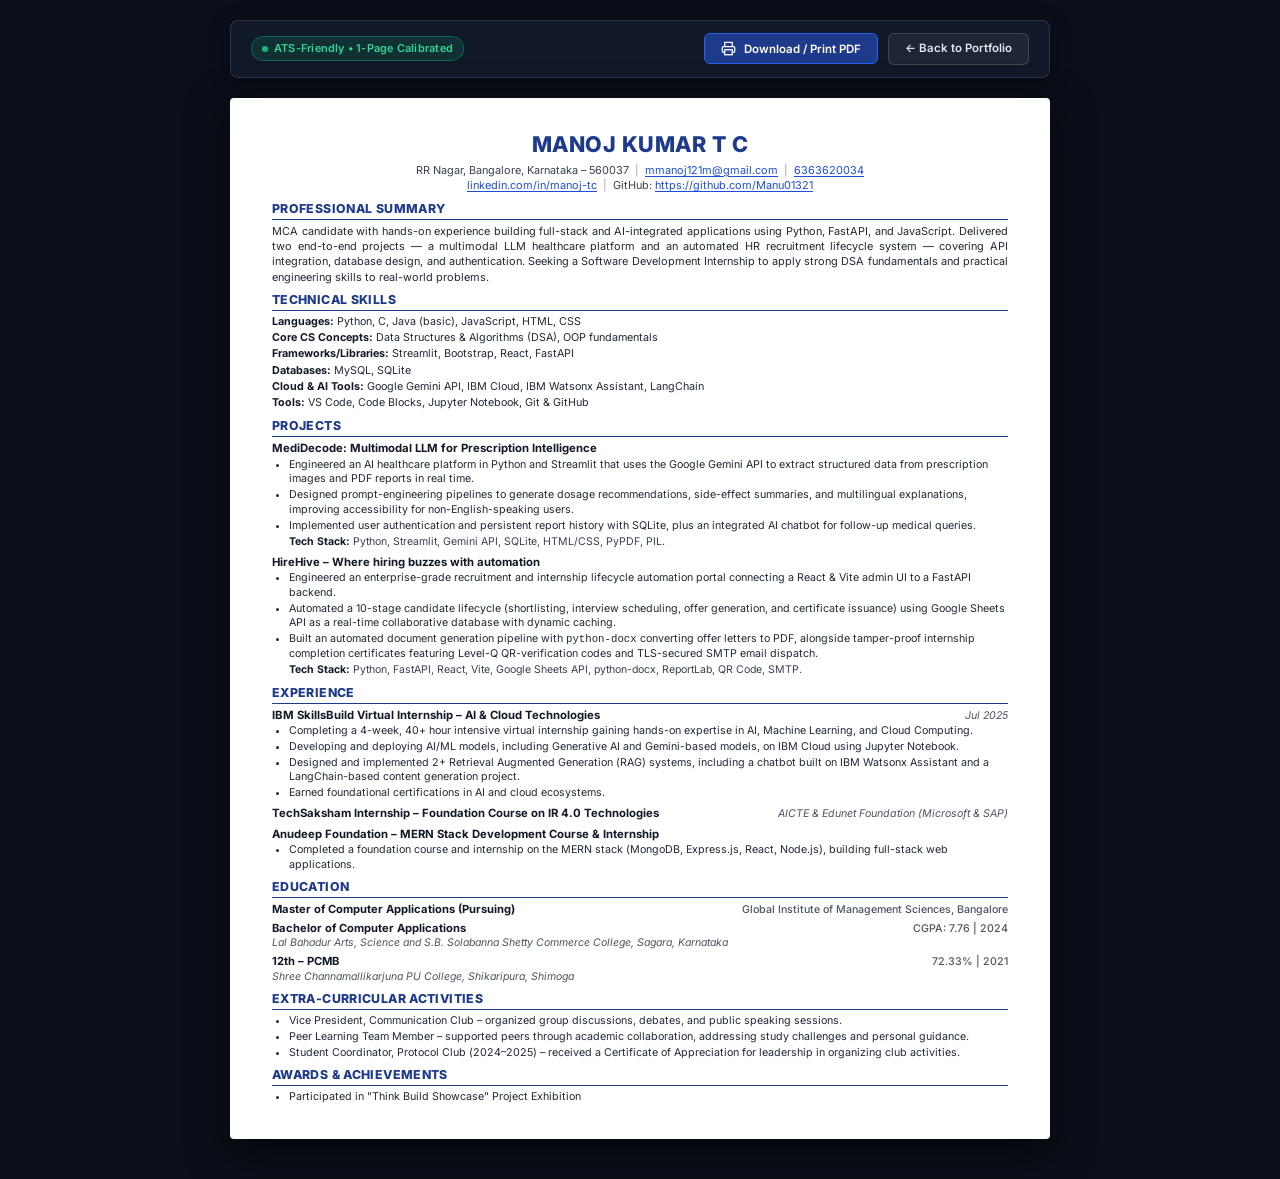
==== resume.html @ a4b51d0e "feat: add single-page ATS-friendly resume with MediDecode and HireHive projects" ====
<!DOCTYPE html>
<html lang="en">
<head>
  <meta charset="UTF-8">
  <meta name="viewport" content="width=device-width, initial-scale=1.0">
  <title>Manoj Kumar T C — ATS Resume</title>
  <meta name="description" content="Single-page ATS friendly resume of Manoj Kumar T C — Software Developer and AI Systems Engineer.">
  <meta name="author" content="Manoj Kumar T C">

  <!-- Inter Google Font for Crisp Typography -->
  <link rel="preconnect" href="https://fonts.googleapis.com">
  <link rel="preconnect" href="https://fonts.gstatic.com" crossorigin>
  <link href="https://fonts.googleapis.com/css2?family=Inter:wght@400;500;600;700;800&display=swap" rel="stylesheet">

  <style>
    /* ==========================================================================
       RESET & BASE SETUP
       ========================================================================== */
    *, *::before, *::after {
      box-sizing: border-box;
      margin: 0;
      padding: 0;
    }

    html {
      font-size: 14px;
      -webkit-font-smoothing: antialiased;
      -moz-osx-font-smoothing: grayscale;
    }

    body {
      font-family: 'Inter', -apple-system, BlinkMacSystemFont, 'Segoe UI', Roboto, Helvetica, Arial, sans-serif;
      background-color: #0b0f19;
      color: #111827;
      line-height: 1.38;
      display: flex;
      flex-direction: column;
      align-items: center;
      min-height: 100vh;
      padding: 20px 10px 40px;
    }

    /* ==========================================================================
       TOP ACTION BAR (SCREEN ONLY)
       ========================================================================== */
    .top-action-bar {
      width: 100%;
      max-width: 820px;
      display: flex;
      align-items: center;
      justify-content: space-between;
      flex-wrap: wrap;
      gap: 12px;
      background: #111827;
      border: 1px solid rgba(255, 255, 255, 0.12);
      border-radius: 8px;
      padding: 12px 20px;
      margin-bottom: 20px;
      box-shadow: 0 4px 20px rgba(0, 0, 0, 0.4);
    }

    .action-left {
      display: flex;
      align-items: center;
      gap: 12px;
    }

    .ats-badge {
      display: inline-flex;
      align-items: center;
      gap: 6px;
      background: rgba(16, 185, 129, 0.15);
      border: 1px solid rgba(16, 185, 129, 0.4);
      color: #34d399;
      font-size: 0.78rem;
      font-weight: 600;
      padding: 4px 10px;
      border-radius: 9999px;
      letter-spacing: 0.02em;
    }

    .ats-badge .dot {
      width: 6px;
      height: 6px;
      background: #10b981;
      border-radius: 50%;
    }

    .action-buttons {
      display: flex;
      align-items: center;
      gap: 10px;
    }

    .action-btn {
      display: inline-flex;
      align-items: center;
      gap: 8px;
      font-family: inherit;
      font-size: 0.82rem;
      font-weight: 600;
      padding: 7px 16px;
      border-radius: 6px;
      cursor: pointer;
      text-decoration: none;
      transition: all 0.2s ease;
      border: 1px solid transparent;
    }

    .btn-print {
      background: #1e3a8a;
      color: #ffffff;
      border-color: #2563eb;
    }

    .btn-print:hover {
      background: #1d4ed8;
      box-shadow: 0 0 14px rgba(37, 99, 235, 0.5);
    }

    .btn-portfolio {
      background: rgba(255, 255, 255, 0.06);
      color: #e2e8f0;
      border-color: rgba(255, 255, 255, 0.15);
    }

    .btn-portfolio:hover {
      background: rgba(255, 255, 255, 0.12);
      color: #ffffff;
    }

    /* ==========================================================================
       RESUME SHEET (CALIBRATED FOR EXACT SINGLE A4 PAGE)
       ========================================================================== */
    .resume-sheet {
      width: 100%;
      max-width: 820px;
      background: #ffffff;
      color: #111827;
      padding: 32px 42px;
      border-radius: 4px;
      box-shadow: 0 12px 40px rgba(0, 0, 0, 0.6);
      box-sizing: border-box;
    }

    /* Header */
    .resume-header {
      text-align: center;
      margin-bottom: 8px;
    }

    .candidate-name {
      font-size: 1.55rem;
      font-weight: 800;
      color: #1e3a8a;
      letter-spacing: 0.5px;
      text-transform: uppercase;
      margin-bottom: 3px;
    }

    .contact-line {
      font-size: 0.78rem;
      color: #374151;
      line-height: 1.4;
      display: flex;
      justify-content: center;
      align-items: center;
      flex-wrap: wrap;
      gap: 5px;
    }

    .contact-line a {
      color: #1d4ed8;
      text-decoration: underline;
      text-underline-offset: 2px;
    }

    .contact-line a:hover {
      color: #1e3a8a;
    }

    .contact-sep {
      color: #9ca3af;
      margin: 0 1px;
    }

    /* Section Headings */
    .section-title {
      font-size: 0.88rem;
      font-weight: 800;
      color: #1e3a8a;
      text-transform: uppercase;
      letter-spacing: 0.03em;
      border-bottom: 1.5px solid #1e3a8a;
      padding-bottom: 1px;
      margin-top: 7px;
      margin-bottom: 4px;
    }

    /* Summary */
    .summary-text {
      font-size: 0.78rem;
      line-height: 1.38;
      color: #1f2937;
      text-align: justify;
      margin-bottom: 3px;
    }

    /* Technical Skills */
    .skill-line {
      font-size: 0.77rem;
      line-height: 1.38;
      color: #1f2937;
      margin-bottom: 1.5px;
    }

    .skill-line strong {
      color: #111827;
      font-weight: 700;
    }

    /* Projects & Experience Entries */
    .entry-block {
      margin-bottom: 5px;
    }

    .entry-header {
      display: flex;
      justify-content: space-between;
      align-items: baseline;
      font-size: 0.81rem;
      margin-bottom: 1px;
    }

    .entry-title {
      font-weight: 700;
      color: #111827;
    }

    .entry-date {
      font-size: 0.76rem;
      font-style: italic;
      color: #4b5563;
      white-space: nowrap;
    }

    .entry-subline {
      font-size: 0.75rem;
      font-style: italic;
      color: #4b5563;
      margin-bottom: 1px;
    }

    /* Bullet Lists */
    .bullet-list {
      list-style-type: disc;
      padding-left: 17px;
      font-size: 0.765rem;
      color: #1f2937;
      line-height: 1.35;
      margin-top: 1px;
      margin-bottom: 2px;
    }

    .bullet-list li {
      margin-bottom: 1.5px;
    }

    .bullet-list li:last-child {
      margin-bottom: 0;
    }

    .tech-stack-row {
      font-size: 0.755rem;
      color: #374151;
      margin-top: 1.5px;
      padding-left: 17px;
    }

    .tech-stack-row strong {
      color: #111827;
    }

    /* Education Items */
    .edu-item {
      margin-bottom: 3px;
    }

    .edu-header {
      display: flex;
      justify-content: space-between;
      align-items: baseline;
      font-size: 0.8rem;
    }

    .edu-title {
      font-weight: 700;
      color: #111827;
    }

    .edu-meta {
      font-weight: 500;
      color: #4b5563;
      font-size: 0.76rem;
    }

    .edu-college {
      font-size: 0.75rem;
      font-style: italic;
      color: #4b5563;
    }

    /* ==========================================================================
       PRINT STYLING (GUARANTEED 1-PAGE A4 / US LETTER)
       ========================================================================== */
    @page {
      size: A4 portrait;
      margin: 8mm 12mm;
    }

    @media print {
      body {
        background: #ffffff !important;
        padding: 0 !important;
        margin: 0 !important;
      }

      .no-print {
        display: none !important;
      }

      .resume-sheet {
        box-shadow: none !important;
        border-radius: 0 !important;
        padding: 0 !important;
        max-width: 100% !important;
        width: 100% !important;
      }

      .candidate-name {
        color: #1e3a8a !important;
        font-size: 19pt !important;
        -webkit-print-color-adjust: exact !important;
        print-color-adjust: exact !important;
      }

      .section-title {
        color: #1e3a8a !important;
        border-bottom: 1.5pt solid #1e3a8a !important;
        font-size: 10.5pt !important;
        margin-top: 6pt !important;
        margin-bottom: 3pt !important;
        -webkit-print-color-adjust: exact !important;
        print-color-adjust: exact !important;
      }

      .summary-text,
      .skill-line,
      .bullet-list,
      .tech-stack-row,
      .contact-line,
      .entry-subline,
      .edu-college {
        color: #111827 !important;
        font-size: 8.75pt !important;
        line-height: 1.33 !important;
      }

      .entry-title,
      .edu-title {
        font-size: 9.2pt !important;
      }

      .contact-line a {
        color: #1d4ed8 !important;
        text-decoration: underline !important;
        -webkit-print-color-adjust: exact !important;
        print-color-adjust: exact !important;
      }
    }

    /* Responsive scaling for mobile view */
    @media screen and (max-width: 640px) {
      .resume-sheet {
        padding: 20px 16px;
      }

      .candidate-name {
        font-size: 1.35rem;
      }

      .contact-line {
        font-size: 0.74rem;
        flex-direction: column;
        gap: 2px;
      }

      .contact-sep {
        display: none;
      }

      .entry-header,
      .edu-header {
        flex-direction: column;
        align-items: flex-start;
      }
    }
  </style>
</head>
<body>

  <!-- Screen Only Action Bar -->
  <header class="top-action-bar no-print">
    <div class="action-left">
      <span class="ats-badge">
        <span class="dot"></span>
        <span>ATS-Friendly • 1-Page Calibrated</span>
      </span>
    </div>
    <div class="action-buttons">
      <button onclick="window.print()" class="action-btn btn-print" title="Print or Save as PDF (Calibrated to 1 Page)">
        <svg width="15" height="15" fill="none" stroke="currentColor" stroke-width="2" viewBox="0 0 24 24"><polyline points="6 9 6 2 18 2 18 9"></polyline><path d="M6 18H4a2 2 0 0 1-2-2v-5a2 2 0 0 1 2-2h16a2 2 0 0 1 2 2v5a2 2 0 0 1-2 2h-2"></path><rect x="6" y="14" width="12" height="8"></rect></svg>
        <span>Download / Print PDF</span>
      </button>
      <a href="index.html" class="action-btn btn-portfolio">
        <span>← Back to Portfolio</span>
      </a>
    </div>
  </header>

  <!-- Printable ATS Resume Sheet -->
  <main class="resume-sheet" id="resume-document">

    <!-- Header / Contact Info -->
    <header class="resume-header">
      <h1 class="candidate-name">MANOJ KUMAR T C</h1>
      <div class="contact-line">
        <span>RR Nagar, Bangalore, Karnataka – 560037</span>
        <span class="contact-sep">|</span>
        <a href="mailto:mmanoj121m@gmail.com">mmanoj121m@gmail.com</a>
        <span class="contact-sep">|</span>
        <a href="tel:6363620034">6363620034</a>
      </div>
      <div class="contact-line">
        <a href="https://linkedin.com/in/manoj-tc" target="_blank" rel="noopener noreferrer">linkedin.com/in/manoj-tc</a>
        <span class="contact-sep">|</span>
        <span>GitHub: <a href="https://github.com/Manu01321" target="_blank" rel="noopener noreferrer">https://github.com/Manu01321</a></span>
      </div>
    </header>

    <!-- Professional Summary -->
    <section>
      <h2 class="section-title">PROFESSIONAL SUMMARY</h2>
      <p class="summary-text">
        MCA candidate with hands-on experience building full-stack and AI-integrated applications using Python, FastAPI, and JavaScript. Delivered two end-to-end projects — a multimodal LLM healthcare platform and an automated HR recruitment lifecycle system — covering API integration, database design, and authentication. Seeking a Software Development Internship to apply strong DSA fundamentals and practical engineering skills to real-world problems.
      </p>
    </section>

    <!-- Technical Skills -->
    <section>
      <h2 class="section-title">TECHNICAL SKILLS</h2>
      <div class="skill-line"><strong>Languages:</strong> Python, C, Java (basic), JavaScript, HTML, CSS</div>
      <div class="skill-line"><strong>Core CS Concepts:</strong> Data Structures & Algorithms (DSA), OOP fundamentals</div>
      <div class="skill-line"><strong>Frameworks/Libraries:</strong> Streamlit, Bootstrap, React, FastAPI</div>
      <div class="skill-line"><strong>Databases:</strong> MySQL, SQLite</div>
      <div class="skill-line"><strong>Cloud & AI Tools:</strong> Google Gemini API, IBM Cloud, IBM Watsonx Assistant, LangChain</div>
      <div class="skill-line"><strong>Tools:</strong> VS Code, Code Blocks, Jupyter Notebook, Git & GitHub</div>
    </section>

    <!-- Projects -->
    <section>
      <h2 class="section-title">PROJECTS</h2>

      <!-- Project 1: MediDecode -->
      <article class="entry-block">
        <div class="entry-header">
          <span class="entry-title">MediDecode: Multimodal LLM for Prescription Intelligence</span>
        </div>
        <ul class="bullet-list">
          <li>Engineered an AI healthcare platform in Python and Streamlit that uses the Google Gemini API to extract structured data from prescription images and PDF reports in real time.</li>
          <li>Designed prompt-engineering pipelines to generate dosage recommendations, side-effect summaries, and multilingual explanations, improving accessibility for non-English-speaking users.</li>
          <li>Implemented user authentication and persistent report history with SQLite, plus an integrated AI chatbot for follow-up medical queries.</li>
        </ul>
        <div class="tech-stack-row">
          <strong>Tech Stack:</strong> Python, Streamlit, Gemini API, SQLite, HTML/CSS, PyPDF, PIL.
        </div>
      </article>

      <!-- Project 2: HireHive (Replacing E-Commerce) -->
      <article class="entry-block">
        <div class="entry-header">
          <span class="entry-title">HireHive – Where hiring buzzes with automation</span>
        </div>
        <ul class="bullet-list">
          <li>Engineered an enterprise-grade recruitment and internship lifecycle automation portal connecting a React & Vite admin UI to a FastAPI backend.</li>
          <li>Automated a 10-stage candidate lifecycle (shortlisting, interview scheduling, offer generation, and certificate issuance) using Google Sheets API as a real-time collaborative database with dynamic caching.</li>
          <li>Built an automated document generation pipeline with <code>python-docx</code> converting offer letters to PDF, alongside tamper-proof internship completion certificates featuring Level-Q QR-verification codes and TLS-secured SMTP email dispatch.</li>
        </ul>
        <div class="tech-stack-row">
          <strong>Tech Stack:</strong> Python, FastAPI, React, Vite, Google Sheets API, python-docx, ReportLab, QR Code, SMTP.
        </div>
      </article>
    </section>

    <!-- Experience -->
    <section>
      <h2 class="section-title">EXPERIENCE</h2>

      <article class="entry-block">
        <div class="entry-header">
          <span class="entry-title">IBM SkillsBuild Virtual Internship – AI & Cloud Technologies</span>
          <span class="entry-date">Jul 2025</span>
        </div>
        <ul class="bullet-list">
          <li>Completing a 4-week, 40+ hour intensive virtual internship gaining hands-on expertise in AI, Machine Learning, and Cloud Computing.</li>
          <li>Developing and deploying AI/ML models, including Generative AI and Gemini-based models, on IBM Cloud using Jupyter Notebook.</li>
          <li>Designed and implemented 2+ Retrieval Augmented Generation (RAG) systems, including a chatbot built on IBM Watsonx Assistant and a LangChain-based content generation project.</li>
          <li>Earned foundational certifications in AI and cloud ecosystems.</li>
        </ul>
      </article>

      <article class="entry-block">
        <div class="entry-header">
          <span class="entry-title">TechSaksham Internship – Foundation Course on IR 4.0 Technologies</span>
          <span class="entry-date">AICTE & Edunet Foundation (Microsoft & SAP)</span>
        </div>
      </article>

      <article class="entry-block">
        <div class="entry-header">
          <span class="entry-title">Anudeep Foundation – MERN Stack Development Course & Internship</span>
        </div>
        <ul class="bullet-list">
          <li>Completed a foundation course and internship on the MERN stack (MongoDB, Express.js, React, Node.js), building full-stack web applications.</li>
        </ul>
      </article>
    </section>

    <!-- Education -->
    <section>
      <h2 class="section-title">EDUCATION</h2>

      <div class="edu-item">
        <div class="edu-header">
          <span class="edu-title">Master of Computer Applications (Pursuing)</span>
          <span class="edu-meta">Global Institute of Management Sciences, Bangalore</span>
        </div>
      </div>

      <div class="edu-item">
        <div class="edu-header">
          <span class="edu-title">Bachelor of Computer Applications</span>
          <span class="edu-meta">CGPA: 7.76 | 2024</span>
        </div>
        <div class="edu-college">Lal Bahadur Arts, Science and S.B. Solabanna Shetty Commerce College, Sagara, Karnataka</div>
      </div>

      <div class="edu-item">
        <div class="edu-header">
          <span class="edu-title">12th – PCMB</span>
          <span class="edu-meta">72.33% | 2021</span>
        </div>
        <div class="edu-college">Shree Channamallikarjuna PU College, Shikaripura, Shimoga</div>
      </div>
    </section>

    <!-- Extra-Curricular Activities -->
    <section>
      <h2 class="section-title">EXTRA-CURRICULAR ACTIVITIES</h2>
      <ul class="bullet-list">
        <li>Vice President, Communication Club – organized group discussions, debates, and public speaking sessions.</li>
        <li>Peer Learning Team Member – supported peers through academic collaboration, addressing study challenges and personal guidance.</li>
        <li>Student Coordinator, Protocol Club (2024–2025) – received a Certificate of Appreciation for leadership in organizing club activities.</li>
      </ul>
    </section>

    <!-- Awards & Achievements -->
    <section>
      <h2 class="section-title">AWARDS & ACHIEVEMENTS</h2>
      <ul class="bullet-list">
        <li>Participated in "Think Build Showcase" Project Exhibition</li>
      </ul>
    </section>

  </main>

</body>
</html>
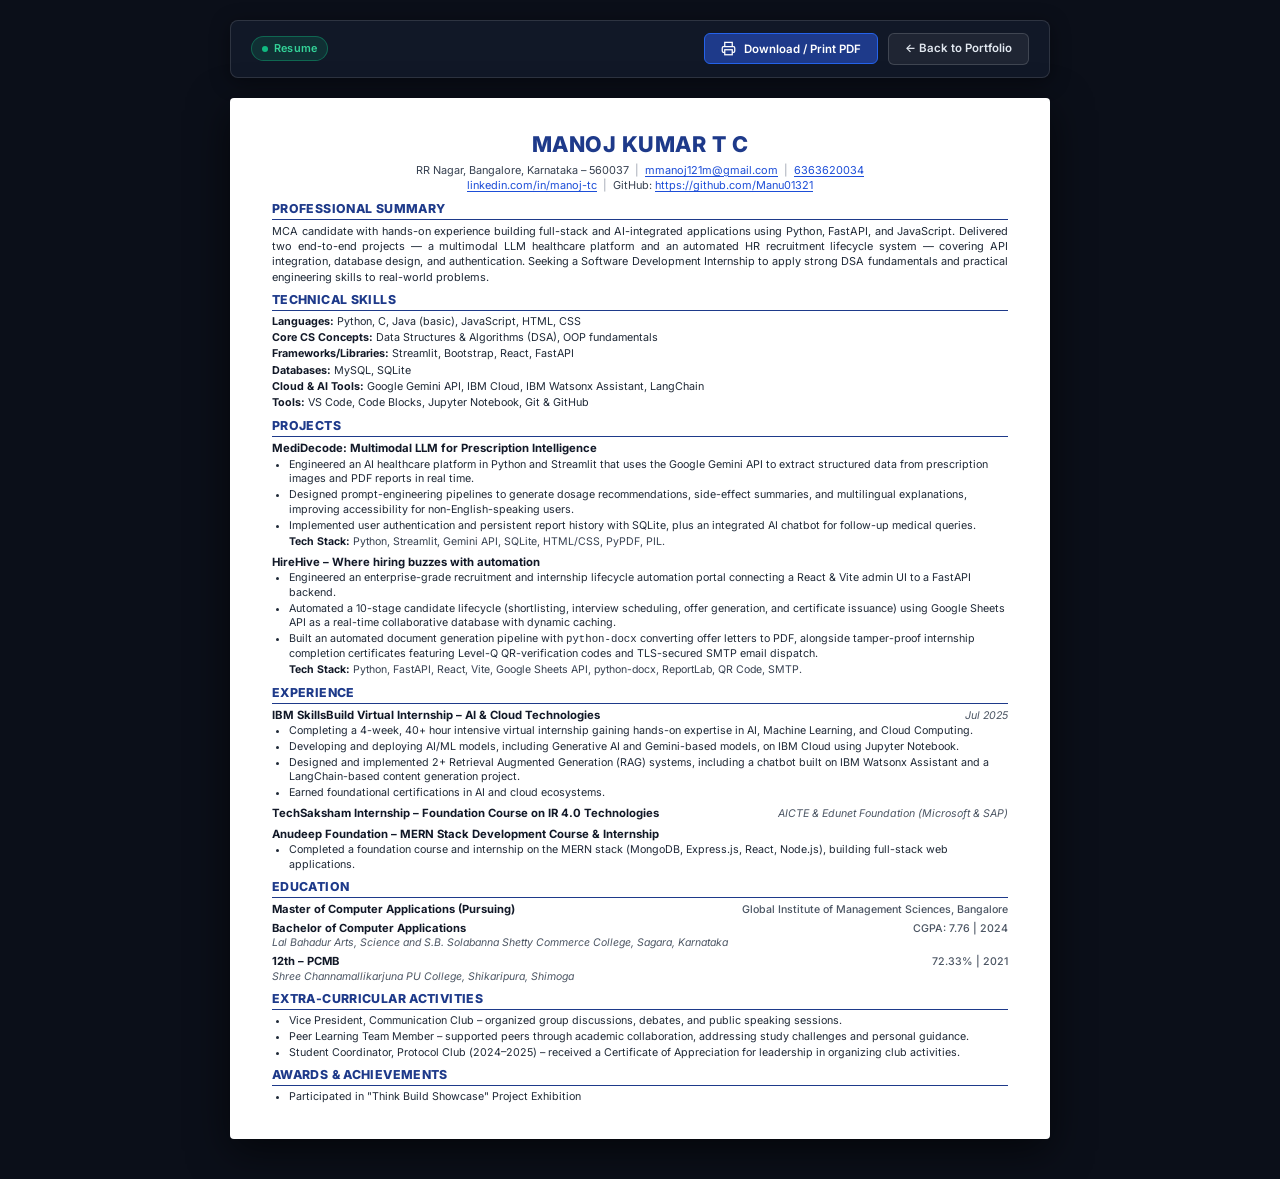
==== commit 3bbd4535: "feat: unify all resume references to single ATS Resume and rename buttons to Resume" ====
--- a/resume.html
+++ b/resume.html
@@ -3,7 +3,7 @@
 <head>
   <meta charset="UTF-8">
   <meta name="viewport" content="width=device-width, initial-scale=1.0">
-  <title>Manoj Kumar T C — ATS Resume</title>
+  <title>Manoj Kumar T C — Resume</title>
   <meta name="description" content="Single-page ATS friendly resume of Manoj Kumar T C — Software Developer and AI Systems Engineer.">
   <meta name="author" content="Manoj Kumar T C">
 
@@ -414,7 +414,7 @@
     <div class="action-left">
       <span class="ats-badge">
         <span class="dot"></span>
-        <span>ATS-Friendly • 1-Page Calibrated</span>
+        <span>Resume</span>
       </span>
     </div>
     <div class="action-buttons">
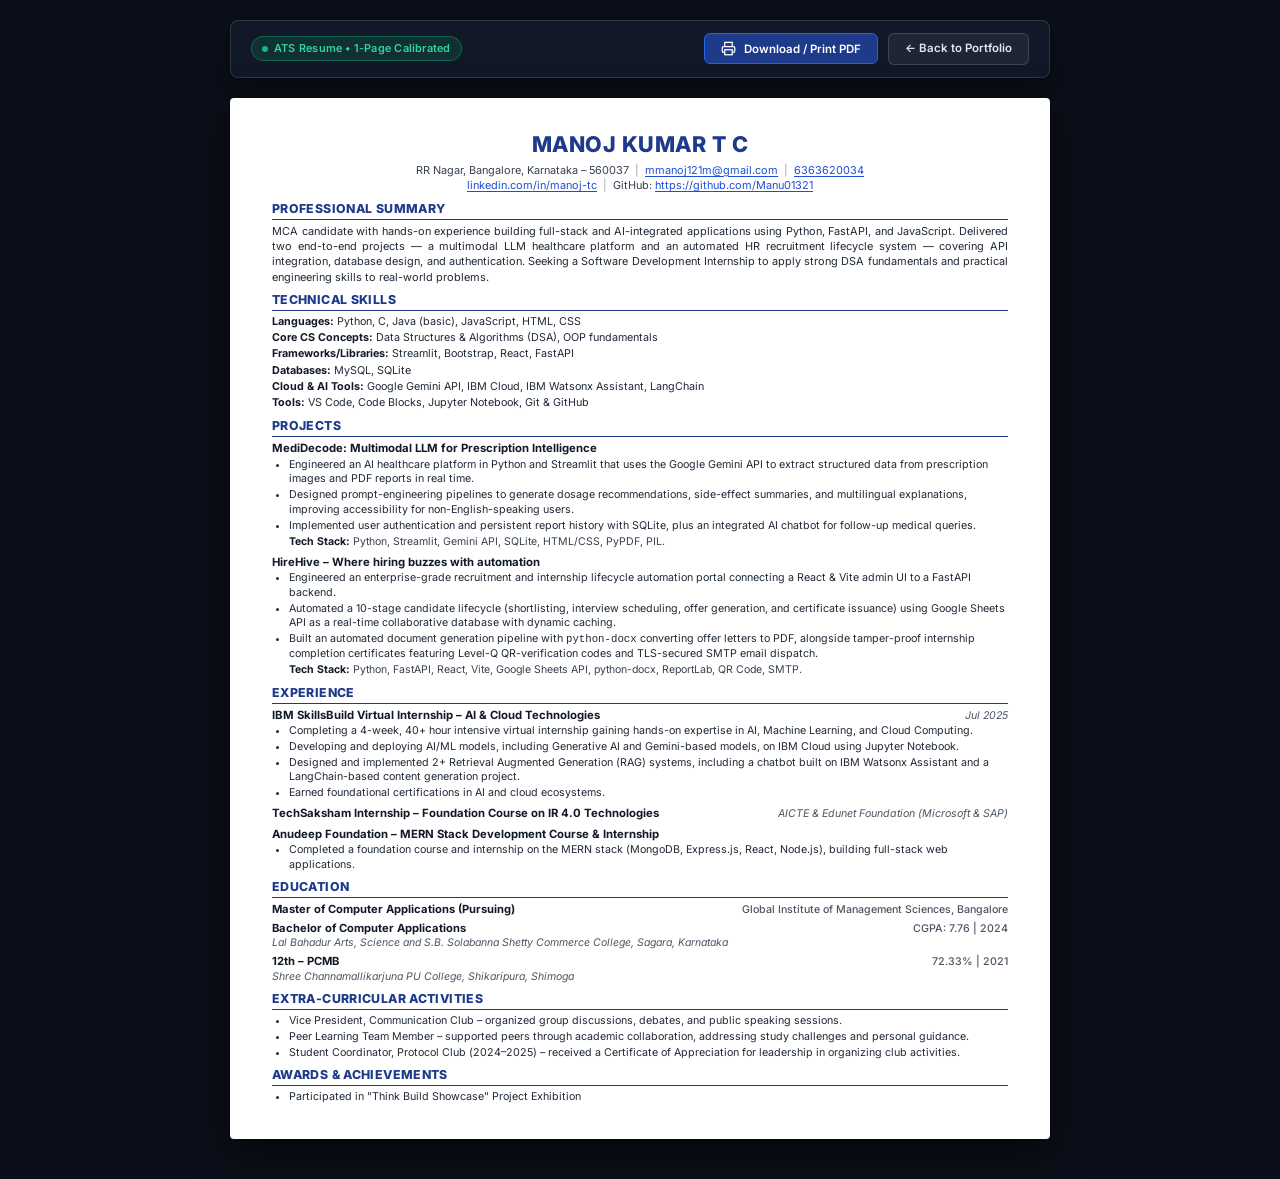
==== commit 529d1dcc: "feat: update avatar to manupic, link directly to ATS resume, and clean up resume modal" ====
--- a/resume.html
+++ b/resume.html
@@ -3,7 +3,7 @@
 <head>
   <meta charset="UTF-8">
   <meta name="viewport" content="width=device-width, initial-scale=1.0">
-  <title>Manoj Kumar T C — Resume</title>
+  <title>Manoj Kumar T C — ATS Resume</title>
   <meta name="description" content="Single-page ATS friendly resume of Manoj Kumar T C — Software Developer and AI Systems Engineer.">
   <meta name="author" content="Manoj Kumar T C">
 
@@ -414,7 +414,7 @@
     <div class="action-left">
       <span class="ats-badge">
         <span class="dot"></span>
-        <span>Resume</span>
+        <span>ATS Resume • 1-Page Calibrated</span>
       </span>
     </div>
     <div class="action-buttons">
